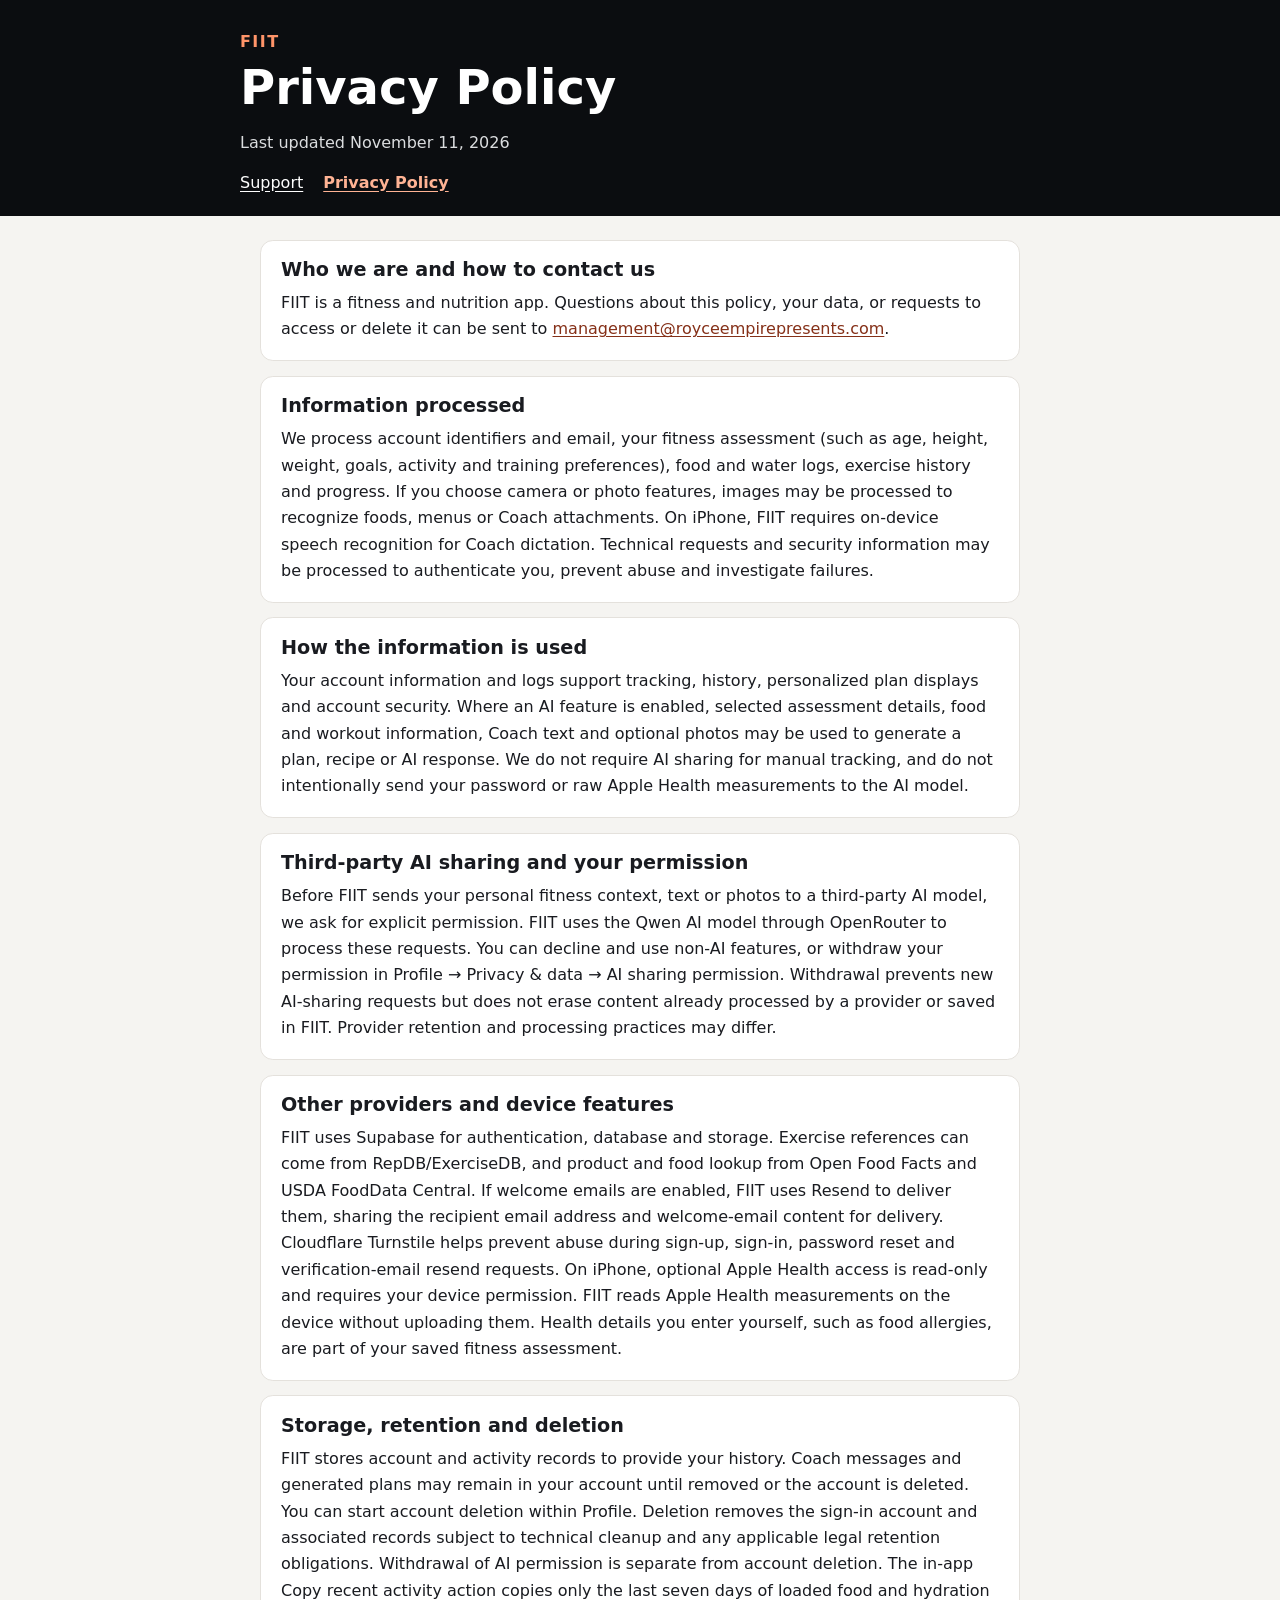
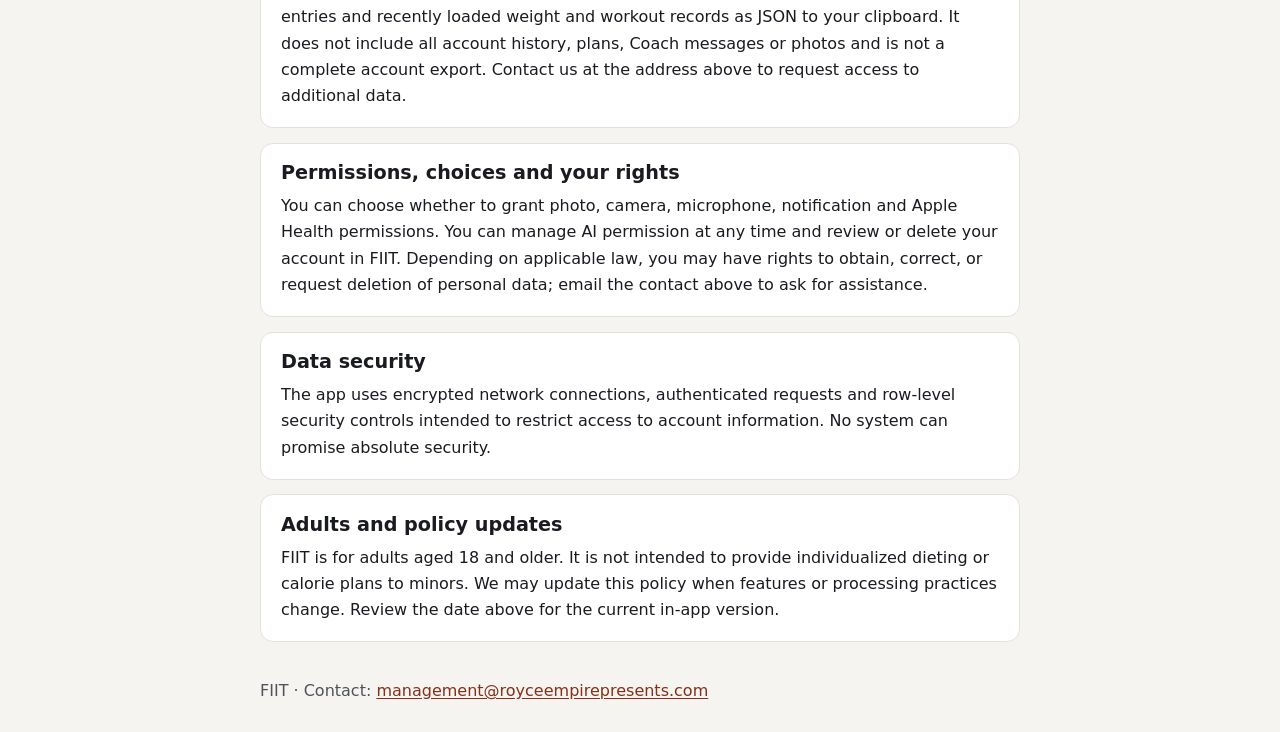
==== privacy.html @ 852c543a "Publish FIIT privacy policy and customer support pages" ====
<!doctype html>
<html lang="en"><head><meta charset="utf-8"><meta name="viewport" content="width=device-width,initial-scale=1">
<title>FIIT — Privacy Policy</title><meta name="description" content="FIIT Privacy Policy, updated November 11, 2026.">
<link rel="stylesheet" href="style.css"></head>
<body><header><div><a class="brand" href="./">FIIT</a><h1>Privacy Policy</h1><p>Last updated November 11, 2026</p><nav aria-label="FIIT help"><a href="./">Support</a><a href="privacy.html" aria-current="page">Privacy Policy</a></nav></div></header>
<main><section><h2>Who we are and how to contact us</h2><p>FIIT is a fitness and nutrition app. Questions about this policy, your data, or requests to access or delete it can be sent to <a href="mailto:management@royceempirepresents.com">management@royceempirepresents.com</a>.</p></section>
<section><h2>Information processed</h2><p>We process account identifiers and email, your fitness assessment (such as age, height, weight, goals, activity and training preferences), food and water logs, exercise history and progress. If you choose camera or photo features, images may be processed to recognize foods, menus or Coach attachments. On iPhone, FIIT requires on-device speech recognition for Coach dictation. Technical requests and security information may be processed to authenticate you, prevent abuse and investigate failures.</p></section>
<section><h2>How the information is used</h2><p>Your account information and logs support tracking, history, personalized plan displays and account security. Where an AI feature is enabled, selected assessment details, food and workout information, Coach text and optional photos may be used to generate a plan, recipe or AI response. We do not require AI sharing for manual tracking, and do not intentionally send your password or raw Apple Health measurements to the AI model.</p></section>
<section><h2>Third-party AI sharing and your permission</h2><p>Before FIIT sends your personal fitness context, text or photos to a third-party AI model, we ask for explicit permission. FIIT uses the Qwen AI model through OpenRouter to process these requests. You can decline and use non-AI features, or withdraw your permission in Profile → Privacy &amp; data → AI sharing permission. Withdrawal prevents new AI-sharing requests but does not erase content already processed by a provider or saved in FIIT. Provider retention and processing practices may differ.</p></section>
<section><h2>Other providers and device features</h2><p>FIIT uses Supabase for authentication, database and storage. Exercise references can come from RepDB/ExerciseDB, and product and food lookup from Open Food Facts and USDA FoodData Central. If welcome emails are enabled, FIIT uses Resend to deliver them, sharing the recipient email address and welcome-email content for delivery. Cloudflare Turnstile helps prevent abuse during sign-up, sign-in, password reset and verification-email resend requests. On iPhone, optional Apple Health access is read-only and requires your device permission. FIIT reads Apple Health measurements on the device without uploading them. Health details you enter yourself, such as food allergies, are part of your saved fitness assessment.</p></section>
<section><h2>Storage, retention and deletion</h2><p>FIIT stores account and activity records to provide your history. Coach messages and generated plans may remain in your account until removed or the account is deleted. You can start account deletion within Profile. Deletion removes the sign-in account and associated records subject to technical cleanup and any applicable legal retention obligations. Withdrawal of AI permission is separate from account deletion. The in-app Copy recent activity action copies only the last seven days of loaded food and hydration entries and recently loaded weight and workout records as JSON to your clipboard. It does not include all account history, plans, Coach messages or photos and is not a complete account export. Contact us at the address above to request access to additional data.</p></section>
<section><h2>Permissions, choices and your rights</h2><p>You can choose whether to grant photo, camera, microphone, notification and Apple Health permissions. You can manage AI permission at any time and review or delete your account in FIIT. Depending on applicable law, you may have rights to obtain, correct, or request deletion of personal data; email the contact above to ask for assistance.</p></section>
<section><h2>Data security</h2><p>The app uses encrypted network connections, authenticated requests and row-level security controls intended to restrict access to account information. No system can promise absolute security.</p></section>
<section><h2>Adults and policy updates</h2><p>FIIT is for adults aged 18 and older. It is not intended to provide individualized dieting or calorie plans to minors. We may update this policy when features or processing practices change. Review the date above for the current in-app version.</p></section></main>
<footer>FIIT · Contact: <a href="mailto:management@royceempirepresents.com">management@royceempirepresents.com</a></footer></body></html>
---- style.css ----
:root {
  color-scheme: light;
  font-family: system-ui, -apple-system, BlinkMacSystemFont, "Segoe UI", sans-serif;
  background: #f5f4f1;
  color: #191b20;
}
body { margin: 0; }
header { background: #0b0d10; color: #fff; padding: 2rem 1.25rem 1.5rem; }
header div, main, footer { box-sizing: border-box; max-width: 50rem; margin: 0 auto; }
.brand { color: #ff9469; font-size: 1rem; font-weight: 850; letter-spacing: .09em; text-decoration: none; }
h1 { font-size: clamp(2rem, 6vw, 3rem); line-height: 1.1; margin: .65rem 0 1rem; }
header p { color: #dbdddf; margin-bottom: 1rem; }
nav { display: flex; flex-wrap: wrap; gap: .65rem 1.25rem; }
nav a { color: #fff; text-underline-offset: .2em; }
nav a[aria-current="page"] { color: #ffb394; font-weight: 700; }
main { padding: 1.5rem 1.25rem; }
section { background: #fff; border: 1px solid #e4e1dc; border-radius: .8rem; margin-bottom: .9rem; padding: 1.1rem 1.25rem; }
h2 { font-size: 1.2rem; margin: 0 0 .55rem; }
p { line-height: 1.65; margin: 0; }
a { color: #853018; overflow-wrap: anywhere; text-underline-offset: .15em; }
a:focus-visible { outline: 2px solid currentColor; outline-offset: 4px; }
footer { color: #4f5258; padding: 0 1.25rem 2rem; }
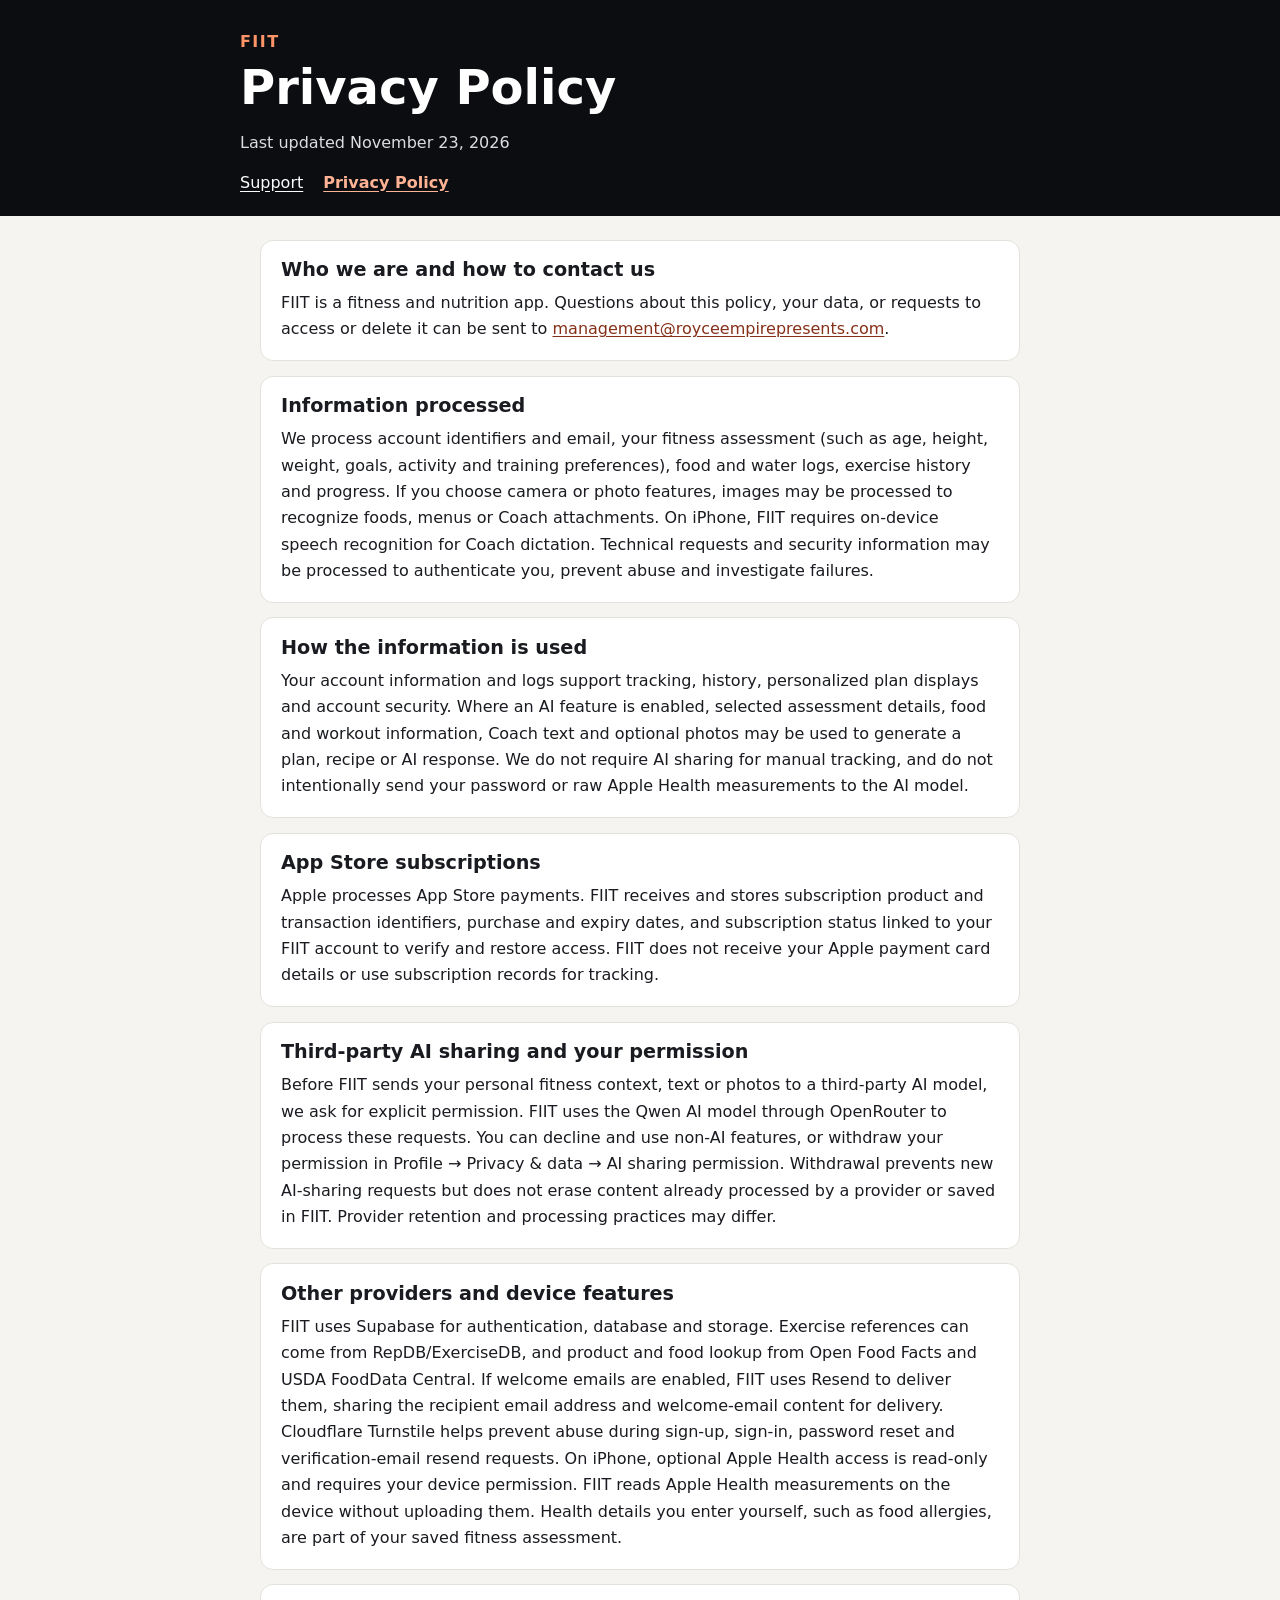
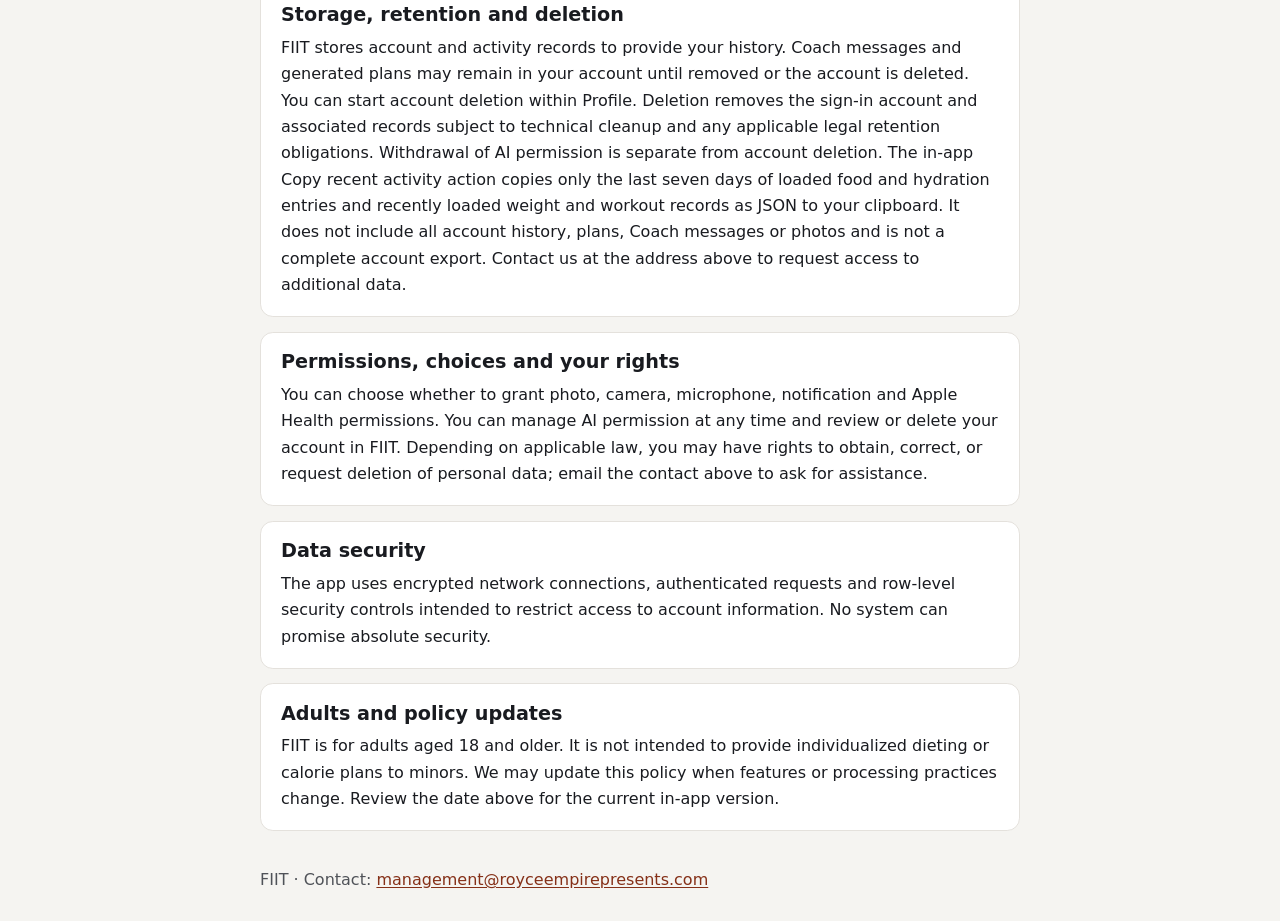
==== commit 547fd3bc: "Disclose FIIT subscription data use" ====
--- a/privacy.html
+++ b/privacy.html
@@ -1,11 +1,12 @@
 <!doctype html>
 <html lang="en"><head><meta charset="utf-8"><meta name="viewport" content="width=device-width,initial-scale=1">
-<title>FIIT — Privacy Policy</title><meta name="description" content="FIIT Privacy Policy, updated November 11, 2026.">
+<title>FIIT — Privacy Policy</title><meta name="description" content="FIIT Privacy Policy, updated November 23, 2026.">
 <link rel="stylesheet" href="style.css"></head>
-<body><header><div><a class="brand" href="./">FIIT</a><h1>Privacy Policy</h1><p>Last updated November 11, 2026</p><nav aria-label="FIIT help"><a href="./">Support</a><a href="privacy.html" aria-current="page">Privacy Policy</a></nav></div></header>
+<body><header><div><a class="brand" href="./">FIIT</a><h1>Privacy Policy</h1><p>Last updated November 23, 2026</p><nav aria-label="FIIT help"><a href="./">Support</a><a href="privacy.html" aria-current="page">Privacy Policy</a></nav></div></header>
 <main><section><h2>Who we are and how to contact us</h2><p>FIIT is a fitness and nutrition app. Questions about this policy, your data, or requests to access or delete it can be sent to <a href="mailto:management@royceempirepresents.com">management@royceempirepresents.com</a>.</p></section>
 <section><h2>Information processed</h2><p>We process account identifiers and email, your fitness assessment (such as age, height, weight, goals, activity and training preferences), food and water logs, exercise history and progress. If you choose camera or photo features, images may be processed to recognize foods, menus or Coach attachments. On iPhone, FIIT requires on-device speech recognition for Coach dictation. Technical requests and security information may be processed to authenticate you, prevent abuse and investigate failures.</p></section>
 <section><h2>How the information is used</h2><p>Your account information and logs support tracking, history, personalized plan displays and account security. Where an AI feature is enabled, selected assessment details, food and workout information, Coach text and optional photos may be used to generate a plan, recipe or AI response. We do not require AI sharing for manual tracking, and do not intentionally send your password or raw Apple Health measurements to the AI model.</p></section>
+<section><h2>App Store subscriptions</h2><p>Apple processes App Store payments. FIIT receives and stores subscription product and transaction identifiers, purchase and expiry dates, and subscription status linked to your FIIT account to verify and restore access. FIIT does not receive your Apple payment card details or use subscription records for tracking.</p></section>
 <section><h2>Third-party AI sharing and your permission</h2><p>Before FIIT sends your personal fitness context, text or photos to a third-party AI model, we ask for explicit permission. FIIT uses the Qwen AI model through OpenRouter to process these requests. You can decline and use non-AI features, or withdraw your permission in Profile → Privacy &amp; data → AI sharing permission. Withdrawal prevents new AI-sharing requests but does not erase content already processed by a provider or saved in FIIT. Provider retention and processing practices may differ.</p></section>
 <section><h2>Other providers and device features</h2><p>FIIT uses Supabase for authentication, database and storage. Exercise references can come from RepDB/ExerciseDB, and product and food lookup from Open Food Facts and USDA FoodData Central. If welcome emails are enabled, FIIT uses Resend to deliver them, sharing the recipient email address and welcome-email content for delivery. Cloudflare Turnstile helps prevent abuse during sign-up, sign-in, password reset and verification-email resend requests. On iPhone, optional Apple Health access is read-only and requires your device permission. FIIT reads Apple Health measurements on the device without uploading them. Health details you enter yourself, such as food allergies, are part of your saved fitness assessment.</p></section>
 <section><h2>Storage, retention and deletion</h2><p>FIIT stores account and activity records to provide your history. Coach messages and generated plans may remain in your account until removed or the account is deleted. You can start account deletion within Profile. Deletion removes the sign-in account and associated records subject to technical cleanup and any applicable legal retention obligations. Withdrawal of AI permission is separate from account deletion. The in-app Copy recent activity action copies only the last seven days of loaded food and hydration entries and recently loaded weight and workout records as JSON to your clipboard. It does not include all account history, plans, Coach messages or photos and is not a complete account export. Contact us at the address above to request access to additional data.</p></section>
